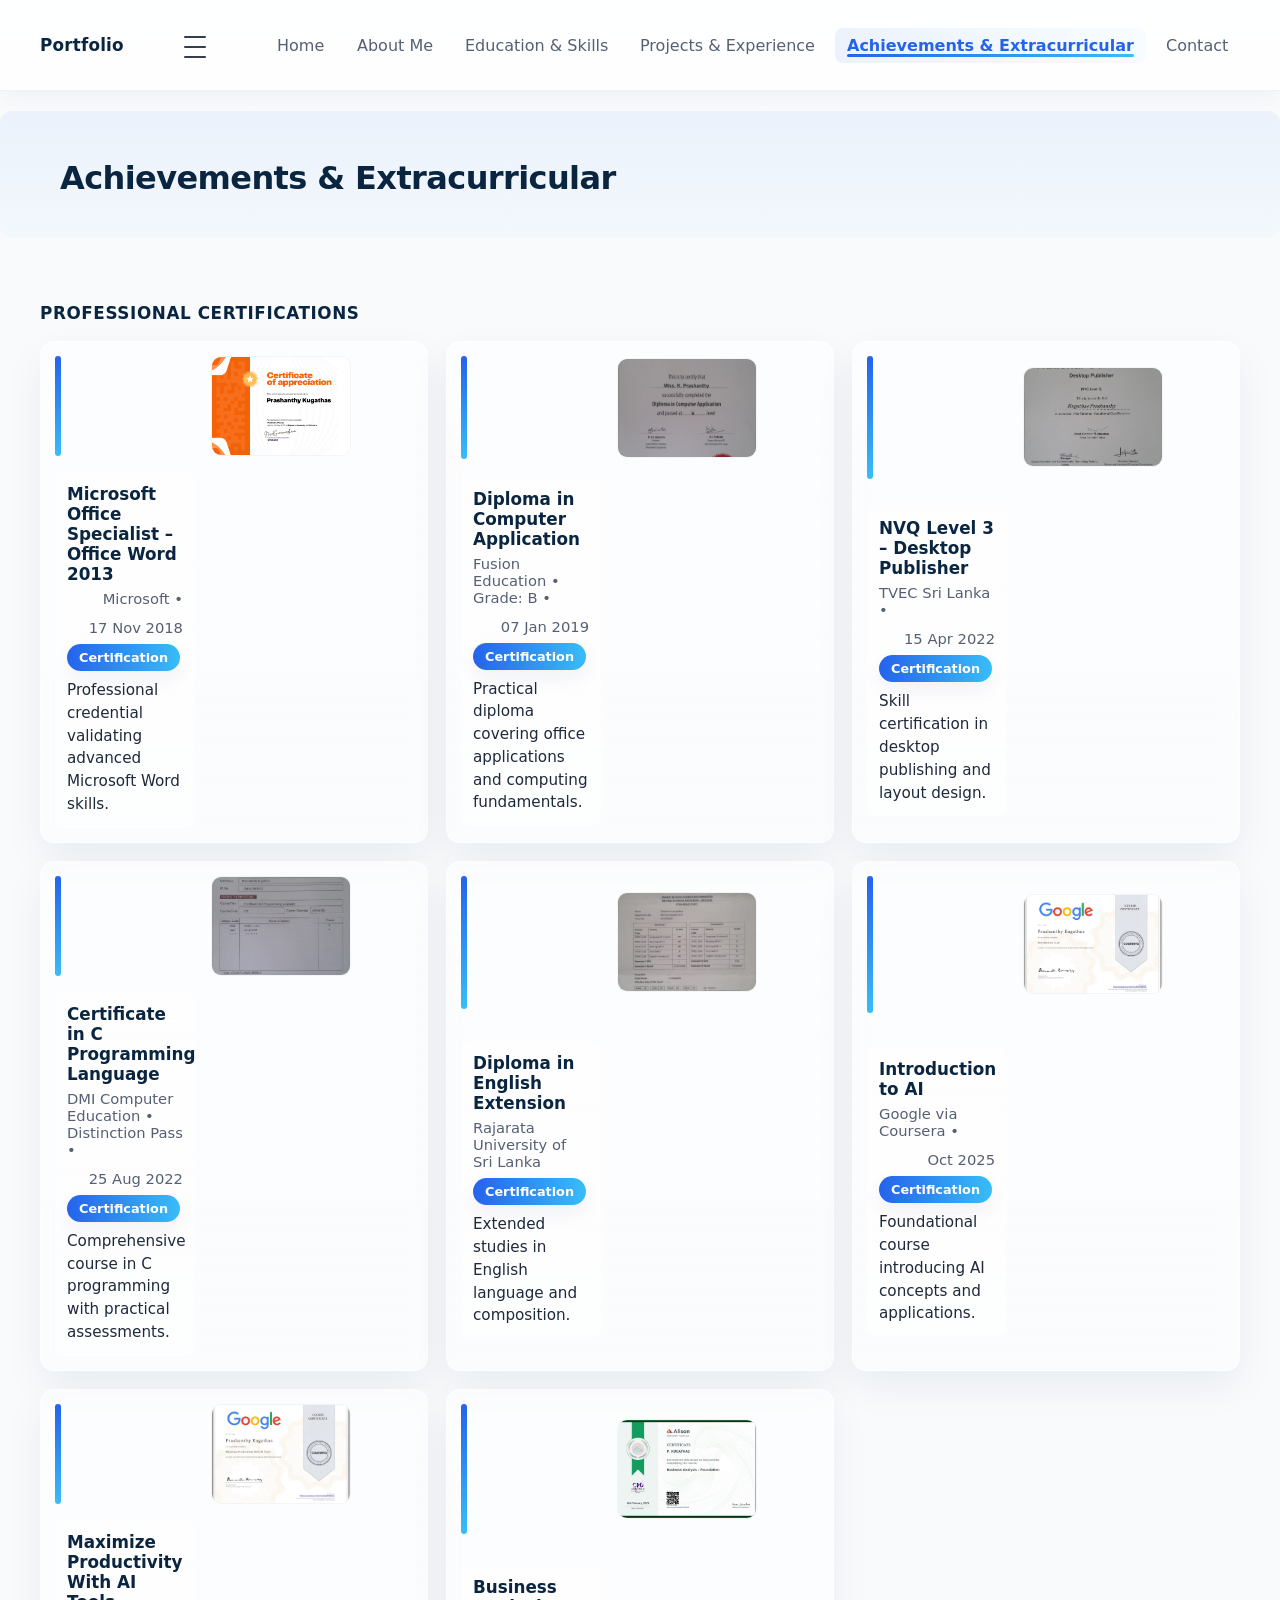
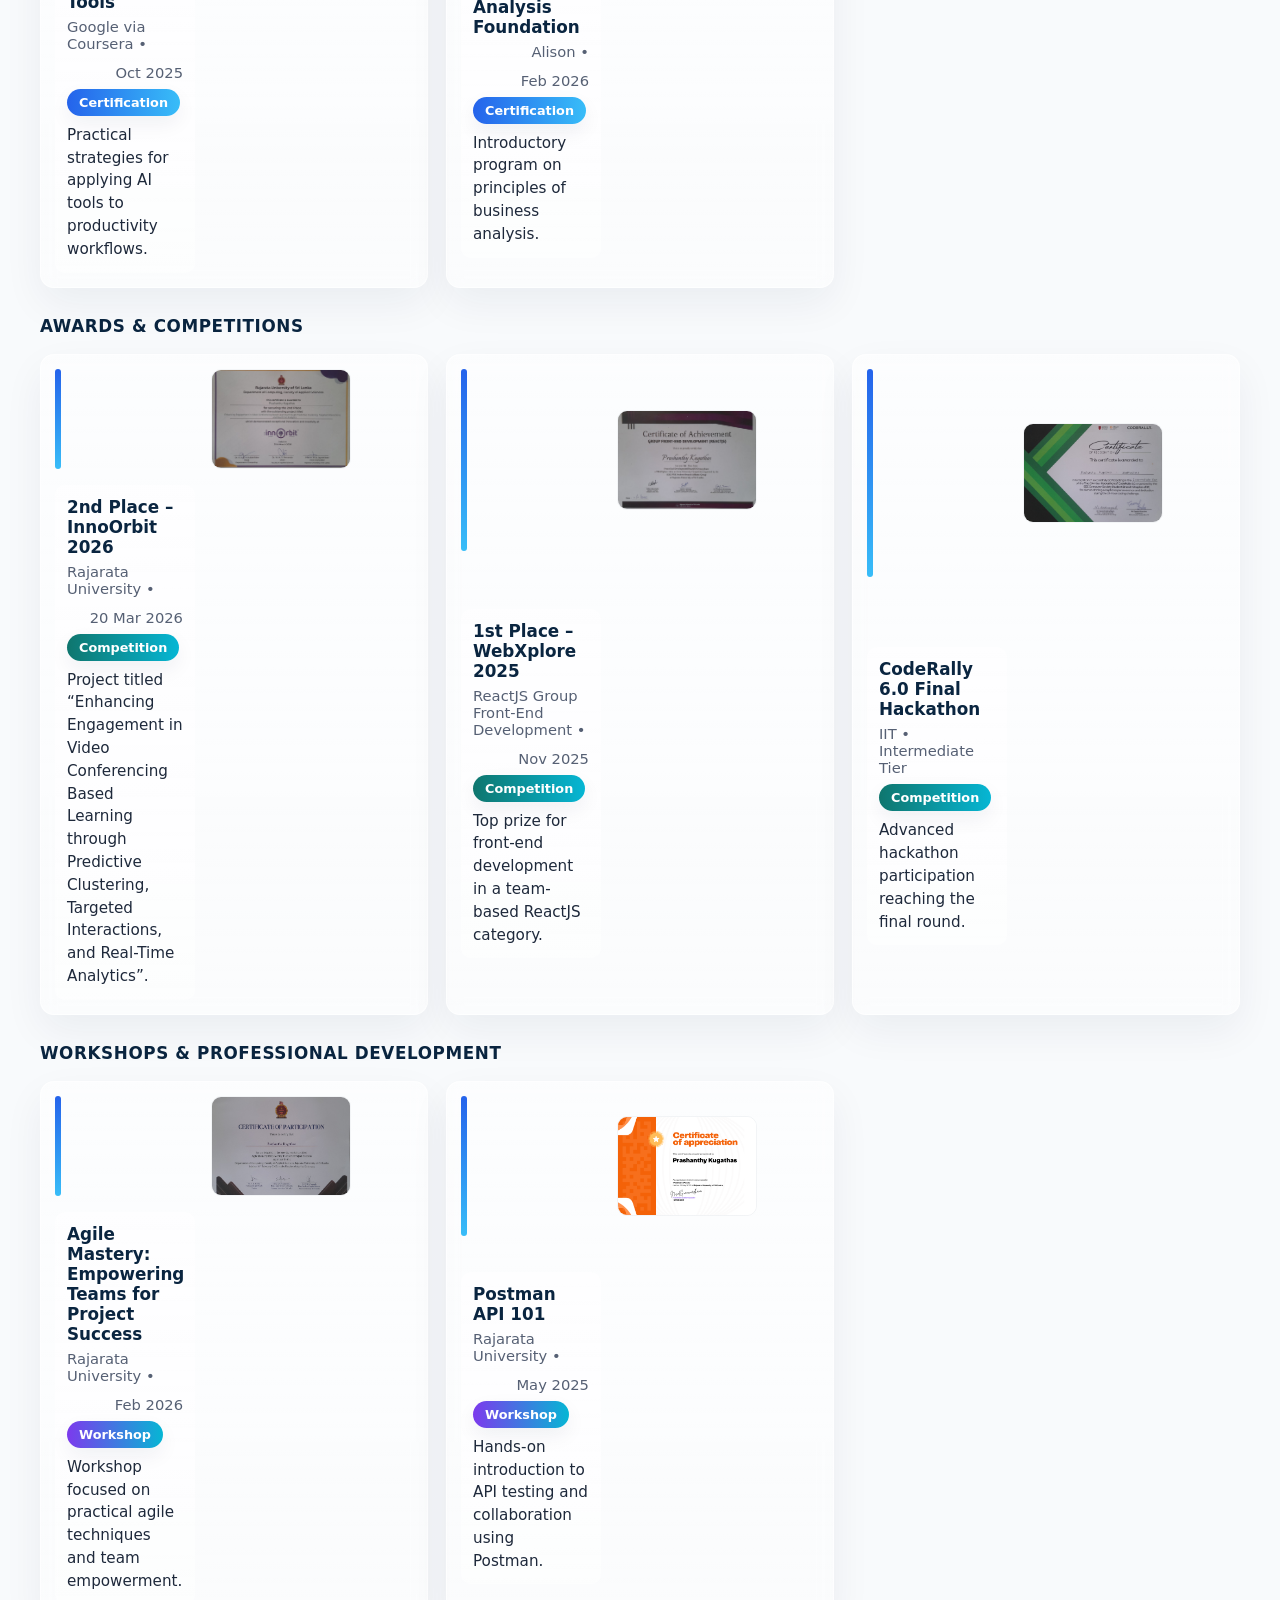
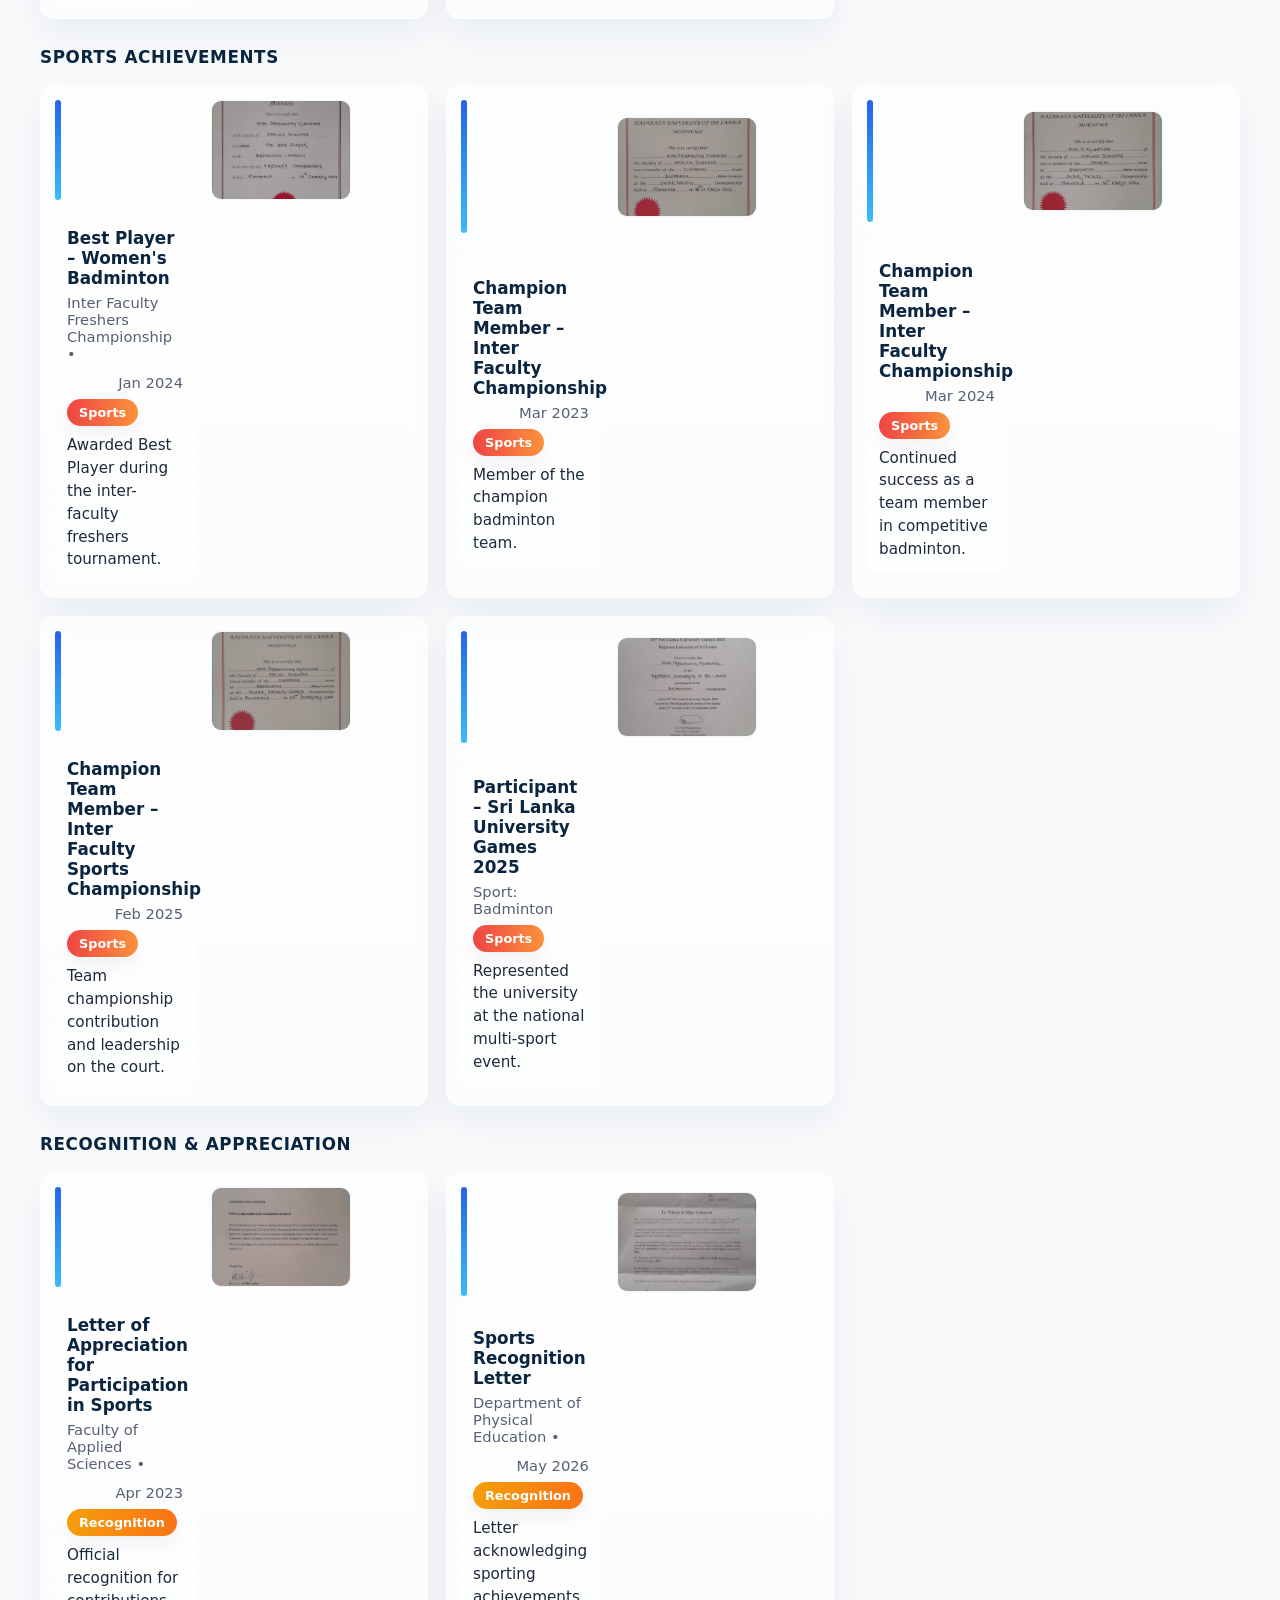
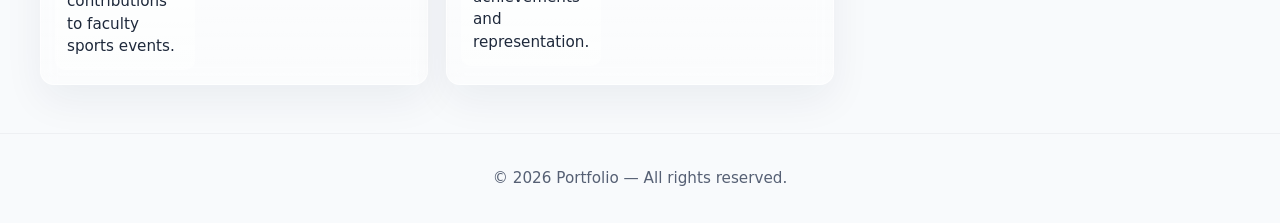
==== achievements.html @ 9b6d2ba1 "Initial commit: portfolio site + GitHub Pages workflow" ====
<!doctype html>
<html lang="en">
<head>
  <meta charset="utf-8">
  <meta name="viewport" content="width=device-width, initial-scale=1">
  <title>Achievements &amp; Extracurricular - Portfolio</title>
  <link rel="stylesheet" href="style.css">
</head>
<body class="page-achievements">
  <header class="site-header">
    <div class="container header-inner">
      <a class="logo" href="index.html">Portfolio</a>
      <button class="nav-toggle" aria-label="Open navigation">
        <span></span>
        <span></span>
        <span></span>
      </button>
      <nav class="nav" aria-label="Main navigation">
        <ul>
          <li><a href="index.html">Home</a></li>
          <li><a href="about.html">About Me</a></li>
          <li><a href="education.html">Education &amp; Skills</a></li>
          <li><a href="projects.html">Projects &amp; Experience</a></li>
          <li><a class="active" href="achievements.html">Achievements &amp; Extracurricular</a></li>
          <li><a href="contact.html">Contact</a></li>
        </ul>
      </nav>
    </div>
  </header>

  <main>
    <section class="page-banner">
      <div class="container">
        <h1>Achievements &amp; Extracurricular</h1>
      </div>
    </section>

    <section class="content container">
      

      <!-- PROFESSIONAL CERTIFICATIONS -->
      <h2 class="section-title">PROFESSIONAL CERTIFICATIONS</h2>
      <div class="ach-grid">
        <!-- 13 -->
        <article class="achievement-card reveal" data-category="Workshop">
          <button class="ach-thumb" data-full="Assets/certificates/Prashanthy Kugathas.png" aria-label="View Postman API 101 workshop">
            <img src="Assets/certificates/Prashanthy Kugathas.png" alt="Postman API placeholder" loading="lazy" onerror="this.onerror=null;this.src='Assets/certificates/Prashanthy%20Kugathas.png';">
          </button>
          <div class="ach-info">
            <h3>Microsoft Office Specialist – Office Word 2013</h3>
            <div class="meta">Microsoft • <time>17 Nov 2018</time></div>
            <span class="badge badge-cert">Certification</span>
            <p>Professional credential validating advanced Microsoft Word skills.</p>
          </div>
        </article>

        <!-- 2 -->
        <article class="achievement-card reveal" data-category="Certification">
          <button class="ach-thumb" data-full="Assets/certificates/diploma-computer-application.jpeg" aria-label="View Diploma in Computer Application certificate">
            <img src="Assets/certificates/diploma-computer-application.jpeg" alt="Diploma computer application placeholder">
          </button>
          <div class="ach-info">
            <h3>Diploma in Computer Application</h3>
            <div class="meta">Fusion Education • Grade: B • <time>07 Jan 2019</time></div>
            <span class="badge badge-cert">Certification</span>
            <p>Practical diploma covering office applications and computing fundamentals.</p>
          </div>
        </article>

        <!-- 3 -->
        <article class="achievement-card reveal" data-category="Certification">
          <button class="ach-thumb" data-full="Assets/certificates/nvq-desktop-publisher.jpeg" aria-label="View NVQ Desktop Publisher certificate">
            <img src="Assets/certificates/nvq-desktop-publisher.jpeg" alt="NVQ Desktop Publisher placeholder">
          </button>
          <div class="ach-info">
            <h3>NVQ Level 3 – Desktop Publisher</h3>
            <div class="meta">TVEC Sri Lanka • <time>15 Apr 2022</time></div>
            <span class="badge badge-cert">Certification</span>
            <p>Skill certification in desktop publishing and layout design.</p>
          </div>
        </article>

        <!-- 4 -->
        <article class="achievement-card reveal" data-category="Certification">
          <button class="ach-thumb" data-full="Assets/certificates/c-programming-certificate.jpeg" aria-label="View C Programming certificate">
            <img src="Assets/certificates/c-programming-certificate.jpeg" alt="C programming certificate placeholder">
          </button>
          <div class="ach-info">
            <h3>Certificate in C Programming Language</h3>
            <div class="meta">DMI Computer Education • Distinction Pass • <time>25 Aug 2022</time></div>
            <span class="badge badge-cert">Certification</span>
            <p>Comprehensive course in C programming with practical assessments.</p>
          </div>
        </article>

        <!-- 5 -->
        <article class="achievement-card reveal" data-category="Certification">
          <button class="ach-thumb" data-full="Assets/certificates/diploma-english-extension.jpeg" aria-label="View Diploma in English Extension certificate">
            <img src="Assets/certificates/diploma-english-extension.jpeg" alt="Diploma English placeholder">
          </button>
          <div class="ach-info">
            <h3>Diploma in English Extension</h3>
            <div class="meta">Rajarata University of Sri Lanka</div>
            <span class="badge badge-cert">Certification</span>
            <p>Extended studies in English language and composition.</p>
          </div>
        </article>

        <!-- 6 -->
        <article class="achievement-card reveal" data-category="Certification">
          <button class="ach-thumb" data-full="Assets/certificates/introduction-to-ai.jpg" aria-label="View Introduction to AI certificate">
            <img src="Assets/certificates/introduction-to-ai.jpg" alt="Introduction to AI placeholder">
          </button>
          <div class="ach-info">
            <h3>Introduction to AI</h3>
            <div class="meta">Google via Coursera • <time>Oct 2025</time></div>
            <span class="badge badge-cert">Certification</span>
            <p>Foundational course introducing AI concepts and applications.</p>
          </div>
        </article>

        <!-- 7 -->
        <article class="achievement-card reveal" data-category="Certification">
          <button class="ach-thumb" data-full="Assets/certificates/ai-productivity-tools.jpg" aria-label="View AI Productivity certificate">
            <img src="Assets/certificates/ai-productivity-tools.jpg" alt="AI productivity placeholder">
          </button>
          <div class="ach-info">
            <h3>Maximize Productivity With AI Tools</h3>
            <div class="meta">Google via Coursera • <time>Oct 2025</time></div>
            <span class="badge badge-cert">Certification</span>
            <p>Practical strategies for applying AI tools to productivity workflows.</p>
          </div>
        </article>

        <!-- 8 -->
        <article class="achievement-card reveal" data-category="Certification">
          <button class="ach-thumb" data-full="Assets/certificates/business-analysis-foundation.jpg" aria-label="View Business Analysis Foundation certificate">
            <img src="Assets/certificates/business-analysis-foundation.jpg" alt="Business analysis placeholder">
          </button>
          <div class="ach-info">
            <h3>Business Analysis Foundation</h3>
            <div class="meta">Alison • <time>Feb 2026</time></div>
            <span class="badge badge-cert">Certification</span>
            <p>Introductory program on principles of business analysis.</p>
          </div>
        </article>
      </div>

      <!-- AWARDS & COMPETITIONS -->
      <h2 class="section-title">AWARDS &amp; COMPETITIONS</h2>
      <div class="ach-grid">
        <!-- 9 -->
        <article class="achievement-card reveal" data-category="Competition">
          <button class="ach-thumb" data-full="Assets/certificates/innoorbit-2026-second-place.jpeg" aria-label="View InnoOrbit award">
            <img src="Assets/certificates/innoorbit-2026-second-place.jpeg" alt="InnoOrbit 2nd place placeholder">
          </button>
          <div class="ach-info">
            <h3>2nd Place – InnoOrbit 2026</h3>
            <div class="meta">Rajarata University • <time>20 Mar 2026</time></div>
            <span class="badge badge-comp">Competition</span>
            <p>Project titled “Enhancing Engagement in Video Conferencing Based Learning through Predictive Clustering, Targeted Interactions, and Real-Time Analytics”.</p>
          </div>
        </article>

        <!-- 10 -->
        <article class="achievement-card reveal" data-category="Competition">
          <button class="ach-thumb" data-full="Assets/certificates/webxplore-2025-first-place.jpeg" aria-label="View WebXplore award">
            <img src="Assets/certificates/webxplore-2025-first-place.jpeg" alt="WebXplore first place placeholder">
          </button>
          <div class="ach-info">
            <h3>1st Place – WebXplore 2025</h3>
            <div class="meta">ReactJS Group Front-End Development • <time>Nov 2025</time></div>
            <span class="badge badge-comp">Competition</span>
            <p>Top prize for front-end development in a team-based ReactJS category.</p>
          </div>
        </article>

        <!-- 11 -->
        <article class="achievement-card reveal" data-category="Competition">
          <button class="ach-thumb" data-full="Assets/certificates/coderally-6-hackathon.jpeg" aria-label="View CodeRally participation">
            <img src="Assets/certificates/coderally-6-hackathon.jpeg" alt="CodeRally placeholder">
          </button>
          <div class="ach-info">
            <h3>CodeRally 6.0 Final Hackathon</h3>
            <div class="meta">IIT • Intermediate Tier</div>
            <span class="badge badge-comp">Competition</span>
            <p>Advanced hackathon participation reaching the final round.</p>
          </div>
        </article>
      </div>

      <!-- WORKSHOPS & PROFESSIONAL DEVELOPMENT -->
      <h2 class="section-title">WORKSHOPS &amp; PROFESSIONAL DEVELOPMENT</h2>
      <div class="ach-grid">
        <!-- 12 -->
        <article class="achievement-card reveal" data-category="Workshop">
          <button class="ach-thumb" data-full="Assets/certificates/agile-mastery-workshop.jpeg" aria-label="View Agile Mastery workshop">
            <img src="Assets/certificates/agile-mastery-workshop.jpeg" alt="Agile Mastery placeholder">
          </button>
          <div class="ach-info">
            <h3>Agile Mastery: Empowering Teams for Project Success</h3>
            <div class="meta">Rajarata University • <time>Feb 2026</time></div>
            <span class="badge badge-work">Workshop</span>
            <p>Workshop focused on practical agile techniques and team empowerment.</p>
          </div>
        </article>

        <!-- 13 -->
        <article class="achievement-card reveal" data-category="Workshop">
          <button class="ach-thumb" data-full="Assets/certificates/Prashanthy Kugathas.png" aria-label="View Postman API 101 workshop">
            <img src="Assets/certificates/Prashanthy Kugathas.png" alt="Postman API placeholder">
          </button>
          <div class="ach-info">
            <h3>Postman API 101</h3>
            <div class="meta">Rajarata University • <time>May 2025</time></div>
            <span class="badge badge-work">Workshop</span>
            <p>Hands-on introduction to API testing and collaboration using Postman.</p>
          </div>
        </article>
      </div>

      <!-- SPORTS ACHIEVEMENTS -->
      <h2 class="section-title">SPORTS ACHIEVEMENTS</h2>
      <div class="ach-grid">
        <!-- 14 -->
        <article class="achievement-card reveal" data-category="Sports">
          <button class="ach-thumb" data-full="Assets/certificates/best-player-badminton-2024.jpeg" aria-label="View Best Player award">
            <img src="Assets/certificates/best-player-badminton-2024.jpeg" alt="Best player badminton placeholder">
          </button>
          <div class="ach-info">
            <h3>Best Player – Women's Badminton</h3>
            <div class="meta">Inter Faculty Freshers Championship • <time>Jan 2024</time></div>
            <span class="badge badge-sport">Sports</span>
            <p>Awarded Best Player during the inter-faculty freshers tournament.</p>
          </div>
        </article>

        <!-- 15 -->
        <article class="achievement-card reveal" data-category="Sports">
          <button class="ach-thumb" data-full="Assets/certificates/badminton-champion-2023.jpeg" aria-label="View 2023 champion team photo">
            <img src="Assets/certificates/badminton-champion-2023.jpeg" alt="Badminton 2023 placeholder">
          </button>
          <div class="ach-info">
            <h3>Champion Team Member – Inter Faculty Championship</h3>
            <div class="meta"><time>Mar 2023</time></div>
            <span class="badge badge-sport">Sports</span>
            <p>Member of the champion badminton team.</p>
          </div>
        </article>

        <!-- 16 -->
        <article class="achievement-card reveal" data-category="Sports">
          <button class="ach-thumb" data-full="Assets/certificates/badminton-champion-2024.jpeg" aria-label="View 2024 champion team photo">
            <img src="Assets/certificates/badminton-champion-2024.jpeg" alt="Badminton 2024 placeholder">
          </button>
          <div class="ach-info">
            <h3>Champion Team Member – Inter Faculty Championship</h3>
            <div class="meta"><time>Mar 2024</time></div>
            <span class="badge badge-sport">Sports</span>
            <p>Continued success as a team member in competitive badminton.</p>
          </div>
        </article>

        <!-- 17 -->
        <article class="achievement-card reveal" data-category="Sports">
          <button class="ach-thumb" data-full="Assets/certificates/badminton-champion-2025.jpeg" aria-label="View 2025 champion team photo">
            <img src="Assets/certificates/badminton-champion-2025.jpeg" alt="Badminton 2025 placeholder">
          </button>
          <div class="ach-info">
            <h3>Champion Team Member – Inter Faculty Sports Championship</h3>
            <div class="meta"><time>Feb 2025</time></div>
            <span class="badge badge-sport">Sports</span>
            <p>Team championship contribution and leadership on the court.</p>
          </div>
        </article>

        <!-- 18 -->
        <article class="achievement-card reveal" data-category="Sports">
          <button class="ach-thumb" data-full="Assets/certificates/slug-badminton-2025.jpeg" aria-label="View Sri Lanka University Games participation">
            <img src="Assets/certificates/slug-badminton-2025.jpeg" alt="SLUG 2025 placeholder">
          </button>
          <div class="ach-info">
            <h3>Participant – Sri Lanka University Games 2025</h3>
            <div class="meta">Sport: Badminton</div>
            <span class="badge badge-sport">Sports</span>
            <p>Represented the university at the national multi-sport event.</p>
          </div>
        </article>
      </div>

      

      <!-- RECOGNITION & APPRECIATION -->
      <h2 class="section-title">RECOGNITION &amp; APPRECIATION</h2>
      <div class="ach-grid">
        <!-- 23 -->
        <article class="achievement-card reveal" data-category="Recognition">
          <button class="ach-thumb" data-full="Assets/certificates/sports-appreciation-letter-2023.jpeg" aria-label="View letter of appreciation">
            <img src="Assets/certificates/sports-appreciation-letter-2023.jpeg" alt="Appreciation placeholder">
          </button>
          <div class="ach-info">
            <h3>Letter of Appreciation for Participation in Sports</h3>
            <div class="meta">Faculty of Applied Sciences • <time>Apr 2023</time></div>
            <span class="badge badge-rec">Recognition</span>
            <p>Official recognition for contributions to faculty sports events.</p>
          </div>
        </article>

        <!-- 24 -->
        <article class="achievement-card reveal" data-category="Recognition">
          <button class="ach-thumb" data-full="Assets/certificates/sports-recognition-letter-2026.jpeg" aria-label="View sports recognition letter">
            <img src="Assets/certificates/sports-recognition-letter-2026.jpeg" alt="Sports recognition placeholder">
          </button>
          <div class="ach-info">
            <h3>Sports Recognition Letter</h3>
            <div class="meta">Department of Physical Education • <time>May 2026</time></div>
            <span class="badge badge-rec">Recognition</span>
            <p>Letter acknowledging sporting achievements and representation.</p>
          </div>
        </article>
      </div>

      <!-- Lightbox modal -->
      <div id="lightbox" class="lightbox" aria-hidden="true">
        <div class="lightbox-backdrop" data-close></div>
        <div class="lightbox-content" role="dialog" aria-modal="true">
          <button class="lightbox-close" aria-label="Close image">×</button>
          <img src="" alt="" id="lightbox-image">
          <div class="lightbox-caption" id="lightbox-caption"></div>
        </div>
      </div>
    </section>
  </main>

  <footer class="site-footer">
    <div class="container footer-inner">
      <p>&copy; <span id="year"></span> Portfolio — All rights reserved.</p>
    </div>
  </footer>

  <script defer src="script.js"></script>
</body>
</html>
---- style.css ----
:root{
  --primary: #0A2540; /* Deep Navy Blue */
  --secondary: #2563EB;
  --accent: #38BDF8;
  --bg: #F8FAFC;
  --card: #ffffff;
  --text: #1E293B;
  --muted: #566074;
  --glass: rgba(255,255,255,0.65);
}

/* Import a clean geometric font for headings (CSS-only, no HTML changes) */
@import url('https://fonts.googleapis.com/css2?family=Inter:wght@300;400;600;700;800&family=Poppins:wght@600;700&display=swap');

/* Page banner for pages using .page-banner (adds contrast without changing content) */
.page-banner{padding:48px 0 40px;background:linear-gradient(180deg, rgba(37,99,235,0.06), rgba(56,189,248,0.03));border-radius:12px;margin:20px 0}
.page-banner h1{margin:0;font-family:Poppins,Inter,system-ui,Segoe UI,Roboto;font-weight:700;color:var(--primary);font-size:2rem;letter-spacing:-0.6px}
.page-banner .container{display:flex;align-items:center;justify-content:space-between;gap:12px}

/* Subtle global refinements */
h1,h2,h3,h4{font-family:Poppins,Inter,system-ui,Segoe UI,Roboto}
h2.section-title{font-size:1.05rem;letter-spacing:0.6px;text-transform:uppercase;color:var(--primary);margin-top:28px}

/* Slightly warmer page background with a soft radial highlight */
body{background:radial-gradient(1200px 400px at 10% 10%, rgba(56,189,248,0.03), transparent 12%), var(--bg)}

/* Improve focus and accessible outlines for interactive items */
a:focus,button:focus{outline:3px solid rgba(37,99,235,0.12);outline-offset:3px}

/* Improve logo presence */
.logo{font-family:Poppins,Inter,system-ui,Segoe UI,Roboto;font-size:1.15rem;letter-spacing:0.2px}

/* Slight elevation for header on scroll feel */
.site-header{box-shadow:0 6px 20px rgba(10,37,64,0.04)}

/* Smooth image reveal for achievement thumbnails */
.ach-thumb img{opacity:0;transform:scale(1.02);transition:opacity .5s ease,transform .65s cubic-bezier(.2,.9,.2,1)}
.achievement-card.reveal.in-view .ach-thumb img{opacity:1;transform:none}

/* Micro animation for badges */
.badge{transition:transform .22s cubic-bezier(.2,.9,.2,1),box-shadow .22s ease}
.badge:hover{transform:translateY(-4px);box-shadow:0 14px 36px rgba(37,99,235,0.08)}

*{box-sizing:border-box}
html,body{height:100%}
body{
  margin:0;
  font-family:Inter,ui-sans-serif,system-ui,Segoe UI,Roboto,"Helvetica Neue",Arial;
  background:var(--bg);
  color:var(--text);
  -webkit-font-smoothing:antialiased;
  -moz-osx-font-smoothing:grayscale;
  transition:background .3s ease,color .3s ease,opacity .35s ease;
}

.container{max-width:1100px;margin:0 auto;padding:0 20px}

/* Header / Nav */
.site-header{position:sticky;top:0;z-index:40;background:linear-gradient(180deg, rgba(255,255,255,0.88), rgba(255,255,255,0.78));backdrop-filter:blur(8px);border-bottom:1px solid rgba(10,37,64,0.06);padding:8px 0}
.header-inner{display:flex;align-items:center;justify-content:space-between;padding:14px 0}
.logo{font-weight:700;color:var(--primary);text-decoration:none;font-size:1.05rem}

.nav ul{list-style:none;margin:0;padding:0;display:flex;gap:8px;align-items:center}
.nav a{display:inline-block;padding:8px 12px;border-radius:8px;color:var(--muted);text-decoration:none;transition:all .18s ease}
.nav a:hover{color:var(--secondary);transform:translateY(-2px);box-shadow:0 8px 24px rgba(37,99,235,0.06)}
.nav a.active{color:var(--secondary);font-weight:600;background:linear-gradient(90deg, rgba(37,99,235,0.08), rgba(56,189,248,0.04));}

.nav-toggle{display:none;background:none;border:0;padding:6px;cursor:pointer;width:44px;height:38px;display:inline-grid;place-items:center}
.nav-toggle span{display:block;width:22px;height:2px;background:var(--text);margin:4px 0;border-radius:2px;opacity:.9;transition:transform .28s cubic-bezier(.2,.9,.2,1),opacity .18s ease}
.nav-toggle[aria-expanded="true"] span:nth-child(1){transform:translateY(6px) rotate(45deg)}
.nav-toggle[aria-expanded="true"] span:nth-child(2){opacity:0}
.nav-toggle[aria-expanded="true"] span:nth-child(3){transform:translateY(-6px) rotate(-45deg)}

/* Banner */
.page-hero{padding:56px 0 28px;background:linear-gradient(180deg, rgba(10,37,64,0.03), transparent);position:relative;overflow:hidden}
.hero-inner{display:flex;align-items:center;justify-content:space-between;gap:20px}
.hero-text h1{margin:0;font-size:2.25rem;letter-spacing:-0.5px;color:var(--primary)}
.hero-sub{margin-top:8px;color:var(--muted);font-size:0.98rem}
.hero-visual{position:absolute;right:-6%;top:0;height:220px;width:480px;pointer-events:none}
.shape{position:absolute;border-radius:999px;opacity:0.12;filter:blur(28px);transform:translateZ(0)}
.shape-1{width:220px;height:220px;background:linear-gradient(45deg,var(--secondary),var(--accent));right:80px;top:-30px}
.shape-2{width:160px;height:160px;background:linear-gradient(45deg,var(--accent),#9be7ff);right:-40px;top:60px}

/* Content */
.profile{padding:28px 0 40px}
.profile-grid{display:grid;grid-template-columns:300px 1fr;gap:32px;align-items:center}
.photo-frame{width:220px;height:220px;border-radius:20px;overflow:hidden;display:flex;align-items:center;justify-content:center;box-shadow:0 12px 30px rgba(10,37,64,0.08);border:1px solid rgba(255,255,255,0.5);transition:transform .35s cubic-bezier(.2,.9,.2,1)}
.photo-frame:hover{transform:translateY(-8px) rotate(-1deg)}
.profile-photo{display:flex;align-items:center;justify-content:center}
.profile-details .name{margin:0;font-size:1.6rem;color:var(--primary);font-weight:700}
.profile-details .subtitle{margin:8px 0;color:var(--secondary);font-weight:600}
.profile-details .intro{margin-top:14px;line-height:1.6;color:var(--text);max-width:60ch}

.highlights{padding:10px 0 60px}
.section-title{margin:18px 0;color:var(--text);font-size:1.1rem}
.highlights-grid{display:grid;grid-template-columns:repeat(4,1fr);gap:20px;margin-top:12px}
.card{background:linear-gradient(180deg, rgba(255,255,255,0.6), rgba(255,255,255,0.5));border-radius:14px;padding:22px;box-shadow:0 10px 30px rgba(10,37,64,0.06);border:1px solid rgba(255,255,255,0.6);backdrop-filter: blur(8px);transition:transform .28s ease,box-shadow .28s ease}
.card:hover{transform:translateY(-8px);box-shadow:0 22px 48px rgba(10,37,64,0.10)}
.card .card-icon{width:56px;height:56px;border-radius:12px;display:flex;align-items:center;justify-content:center;background:linear-gradient(180deg, rgba(10,37,64,0.06), rgba(37,99,235,0.02));margin-bottom:12px}
.card h4{margin:0 0 6px 0;color:var(--primary);font-size:1.05rem}
.card .muted{margin:0;color:var(--muted);font-size:0.95rem}

/* Footer */
.site-footer{padding:20px 0;border-top:1px solid rgba(15,23,36,0.04);background:transparent}
.footer-inner{display:flex;align-items:center;justify-content:center;color:var(--muted);font-size:.95rem}

/* Responsive layout */
@media (max-width:900px){
  .nav{position:absolute;inset:auto 16px auto 16px;margin-top:58px;background:var(--card);border-radius:10px;box-shadow:0 10px 30px rgba(2,6,23,0.06);padding:12px;display:none}
  .nav.open{display:block}
  .nav ul{flex-direction:column;gap:6px}
  .nav-toggle{display:block}
  .profile-grid{grid-template-columns:1fr;justify-items:center;text-align:center}
  .photo-frame{margin-bottom:8px}
  .profile-details .intro{max-width:40ch}
  .highlights-grid{grid-template-columns:repeat(2,1fr)}
}

@media (max-width:480px){
  .page-banner h1{font-size:1.5rem}
  .content{padding:28px 0}
  .hero-inner{flex-direction:column;align-items:flex-start}
  .hero-visual{display:none}
  .highlights-grid{grid-template-columns:1fr}
}

/* Reveal animations */
.reveal{opacity:0;transform:translateY(10px);transition:opacity .6s ease,transform .6s cubic-bezier(.2,.9,.2,1)}
.reveal.in-view{opacity:1;transform:none}

/* Home hero styles */
.home-hero{min-height:calc(100vh - 96px);display:flex;align-items:center;padding:28px 0}
.hero-grid{display:grid;grid-template-columns:1fr 420px;gap:48px;align-items:center}
.hero-left{max-width:720px}
.eyebrow{margin:0;color:var(--secondary);font-weight:600}
.hero-name{margin:8px 0 6px 0;font-size:2.6rem;color:var(--primary);line-height:1}
.hero-subtitle{margin:6px 0;color:var(--muted);font-weight:600}
.hero-tagline{margin-top:12px;color:var(--primary);font-weight:600}
.hero-intro{margin-top:18px;color:var(--text);line-height:1.6;max-width:66ch}

.hero-right{display:flex;align-items:center;justify-content:center}
.profile-plate{padding:18px;border-radius:20px;background:linear-gradient(180deg, rgba(255,255,255,0.65), rgba(255,255,255,0.5));box-shadow:0 20px 40px rgba(10,37,64,0.08);backdrop-filter:blur(8px);border:1px solid rgba(255,255,255,0.6)}
.profile-plate .photo-frame{width:320px;height:320px;border-radius:20px;overflow:hidden;border-radius:20px;transition:transform .42s cubic-bezier(.2,.9,.2,1),box-shadow .42s}
.profile-plate .photo-frame:hover{transform:translateY(-10px) rotate(-1deg);box-shadow:0 36px 64px rgba(10,37,64,0.14)}

@media (max-width:1000px){
  .hero-grid{grid-template-columns:1fr 360px}
}

/* Projects page: single-column hero (no visual) and tighter spacing */
.page-hero.home-hero .hero-grid{grid-template-columns:1fr}
.page-projects .home-hero{min-height:auto;padding:18px 0 8px}

/* Reduce vertical spacing for projects layout */
.projects-section{padding:24px 0 40px}
.featured-grid{gap:16px}
.featured-card{padding:18px}

@media (max-width:820px){
  .home-hero{padding:22px 0}
  .hero-grid{grid-template-columns:1fr;gap:22px}
  .hero-right{order:-1}
  .hero-left{text-align:center}
  .hero-name{font-size:2rem}
  .hero-intro{max-width:44ch;margin-left:auto;margin-right:auto}
}

/* Contact page styles */
.contact{padding:36px 0 60px}
.contact-grid{display:grid;grid-template-columns:repeat(3,1fr);gap:20px;align-items:start}
.contact-card{display:flex;gap:14px;align-items:center;padding:22px;border-radius:14px;background:linear-gradient(180deg, rgba(255,255,255,0.65), rgba(255,255,255,0.5));box-shadow:0 12px 30px rgba(10,37,64,0.06);border:1px solid rgba(255,255,255,0.6);backdrop-filter: blur(8px);text-decoration:none;color:inherit;transition:transform .28s ease,box-shadow .28s ease}
.contact-card:hover{transform:translateY(-8px);box-shadow:0 28px 60px rgba(10,37,64,0.10)}
.contact-card .card-icon{width:64px;height:64px;border-radius:12px;display:flex;align-items:center;justify-content:center;background:linear-gradient(180deg, rgba(10,37,64,0.06), rgba(37,99,235,0.02));flex-shrink:0}
.contact-card h4{margin:0;font-size:1.05rem;color:var(--primary)}
.contact-card .muted{margin:0;color:var(--muted);font-size:0.95rem}
.contact-card .card-body{flex:1}

@media (max-width:900px){
  .contact-grid{grid-template-columns:repeat(2,1fr)}
}

@media (max-width:520px){
  .contact-grid{grid-template-columns:1fr}
}

/* Education & Skills styles */
.education{padding:26px 0 10px}
.timeline{list-style:none;margin:0;padding:6px 0 24px;display:flex;flex-direction:column;gap:18px}
.timeline-item{display:grid;grid-template-columns:44px 1fr;gap:18px;align-items:start}
.timeline-icon{width:44px;height:44px;border-radius:10px;display:flex;align-items:center;justify-content:center;background:linear-gradient(180deg, rgba(10,37,64,0.06), rgba(37,99,235,0.02));box-shadow:0 8px 20px rgba(10,37,64,0.06);color:var(--secondary);flex-shrink:0}
.timeline-card{background:linear-gradient(180deg, rgba(255,255,255,0.65), rgba(255,255,255,0.5));padding:16px;border-radius:12px;border:1px solid rgba(255,255,255,0.6);backdrop-filter:blur(6px);box-shadow:0 10px 28px rgba(10,37,64,0.04)}
.timeline-card h4{margin:0 0 6px 0;color:var(--primary);font-size:1rem}
.timeline-card .muted{margin:0;color:var(--muted);font-size:0.95rem}

.skills{padding:18px 0 60px}
.skills-grid{display:grid;grid-template-columns:repeat(3,1fr);gap:20px}
.skill-category{background:linear-gradient(180deg, rgba(255,255,255,0.62), rgba(255,255,255,0.5));padding:18px;border-radius:12px;border:1px solid rgba(255,255,255,0.6);backdrop-filter:blur(6px);box-shadow:0 12px 30px rgba(10,37,64,0.05)}
.skill-category h4{margin:0 0 12px 0;color:var(--primary)}
.skill-list{display:flex;flex-wrap:wrap;gap:10px}
.badge{display:inline-block;padding:8px 12px;border-radius:999px;background:linear-gradient(90deg, rgba(37,99,235,0.06), rgba(56,189,248,0.03));color:var(--primary);font-weight:600;cursor:default;transition:transform .18s ease,box-shadow .18s}
.badge:hover{transform:translateY(-6px);box-shadow:0 18px 36px rgba(37,99,235,0.06)}

@media (max-width:1100px){
  .skills-grid{grid-template-columns:repeat(2,1fr)}
}

@media (max-width:720px){
  .timeline-item{grid-template-columns:40px 1fr}
  .skills-grid{grid-template-columns:1fr}
}

/* Transitions */
body.fade-out{opacity:0}
.nav a{will-change:transform,opacity}
.container, .site-header, .site-footer{transition:all .2s ease}

/* Utility */
.sr-only{position:absolute!important;height:1px;width:1px;overflow:hidden;clip:rect(1px,1px,1px,1px);white-space:nowrap}
.profile-photo {
    display: flex;
    justify-content: center;
    align-items: center;
}

.photo-frame {
    width: 320px;
    height: 320px;
    border-radius: 24px;
    overflow: hidden;
    border: 4px solid #38BDF8;
    box-shadow: 0 15px 40px rgba(10, 37, 64, 0.2);
    transition: all 0.4s ease;
}

.photo-frame:hover {
    transform: translateY(-8px);
    box-shadow: 0 20px 50px rgba(37, 99, 235, 0.3);
}

.photo-frame img {
    width: 100%;
    height: 100%;
    object-fit: cover;
    display: block;
}

/* Projects page specific styles */
.projects-section{padding:40px 0 80px}
.featured-grid{display:grid;grid-template-columns:repeat(3,1fr);gap:22px;margin-top:16px}
.featured-card{grid-column:span 1;border-radius:16px;padding:22px 20px}
.featured-header{display:flex;align-items:start;justify-content:space-between;gap:16px}
.featured-header h3{margin:0;font-size:1.05rem;color:var(--primary)}
.card-desc{color:var(--text);margin:12px 0 16px;line-height:1.5}
.card-body.split{display:flex;gap:18px;align-items:flex-start;justify-content:space-between}
.card-body .features{list-style:disc;margin:0;padding-left:18px;color:var(--muted)}
.card-body .features li{margin:6px 0}
.meta{display:flex;flex-direction:column;gap:12px;align-items:flex-end}
.tech-list{display:flex;flex-wrap:wrap;gap:8px;justify-content:flex-end}
.tag{display:inline-block;padding:6px 10px;border-radius:999px;background:linear-gradient(90deg, rgba(37,99,235,0.06), rgba(56,189,248,0.03));color:var(--primary);font-weight:600;font-size:0.86rem}

.projects-grid{display:grid;grid-template-columns:repeat(3,1fr);gap:18px;margin-top:12px}
.project-card h4{margin:0 0 6px 0;color:var(--primary)}
.project-card .card-desc{margin:8px 0}
.project-card .tech-list{margin:10px 0;display:flex;gap:8px}

.badge{background:linear-gradient(90deg, var(--secondary), var(--accent));color:white;padding:6px 12px;border-radius:999px;font-weight:700}

.btn-github{display:inline-flex;align-items:center;gap:8px;padding:10px 14px;border-radius:10px;background:var(--primary);color:white;text-decoration:none;font-weight:600;box-shadow:0 10px 28px rgba(2,6,23,0.18);transition:transform .18s ease,box-shadow .18s ease,background .18s ease}
.btn-github svg{opacity:0.95}
.btn-github:hover{transform:translateY(-6px);box-shadow:0 28px 60px rgba(10,37,64,0.16);background:linear-gradient(90deg,var(--secondary),var(--accent))}
.btn-github.small{padding:8px 10px;border-radius:8px;font-size:0.95rem}

.featured-card{background:linear-gradient(180deg, rgba(255,255,255,0.6), rgba(255,255,255,0.5));border:1px solid rgba(255,255,255,0.6);backdrop-filter:blur(8px);box-shadow:0 22px 50px rgba(10,37,64,0.06)}
.project-card{padding:18px;border-radius:12px}

/* Timeline tweaks */
.timeline{margin-top:14px}
.timeline-item{align-items:flex-start}
.timeline-icon{font-size:1.1rem}

.ach-grid{display:grid;grid-template-columns:repeat(2,1fr);gap:18px;margin-top:12px}
.ach-grid{transition:all .28s ease}
.achievement-card{display:grid;grid-template-columns:8px 150px 1fr;gap:16px;align-items:center;padding:14px;border-radius:14px;background:linear-gradient(180deg, rgba(255,255,255,0.6), rgba(255,255,255,0.45));box-shadow:0 16px 40px rgba(10,37,64,0.06);border:1px solid rgba(255,255,255,0.6);backdrop-filter:blur(8px);transition:transform .28s cubic-bezier(.2,.9,.2,1),box-shadow .28s}
.achievement-card::before{content:"";display:block;border-radius:8px;background:linear-gradient(180deg,var(--secondary),var(--accent));width:6px;height:100%}
.achievement-card:hover{transform:translateY(-10px);box-shadow:0 30px 70px rgba(10,37,64,0.10)}
.ach-thumb{display:block;border:0;padding:0;background:transparent;border-radius:10px;overflow:hidden;width:150px;height:100px;flex-shrink:0;cursor:pointer;border:1px solid rgba(10,37,64,0.04)}
.ach-thumb img{width:100%;height:100%;object-fit:cover;display:block;transition:transform .45s cubic-bezier(.2,.9,.2,1)}
.ach-thumb:hover img{transform:scale(1.06)}
.ach-info h3{margin:0 0 6px 0;color:var(--primary);font-size:1.05rem}
.ach-info .meta{color:var(--muted);font-size:0.92rem;margin-bottom:8px}
.ach-info p{margin:8px 0 0;color:var(--text);line-height:1.5}
.ach-info{background:linear-gradient(180deg, rgba(255,255,255,0.58), rgba(255,255,255,0.5));padding:12px;border-radius:10px}
.achievement-card .badge{box-shadow:0 8px 20px rgba(10,37,64,0.06)}

/* Badges by category */
.badge{display:inline-block;padding:6px 12px;border-radius:999px;font-weight:700;font-size:0.8rem}
.badge-cert{background:linear-gradient(90deg,var(--secondary),var(--accent));color:#fff}
.badge-comp{background:linear-gradient(90deg,#0f766e,#06b6d4);color:#fff}
.badge-work{background:linear-gradient(90deg,#7c3aed,#06b6d4);color:#fff}
.badge-sport{background:linear-gradient(90deg,#ef4444,#fb923c);color:#fff}
.badge-lead{background:linear-gradient(90deg,#0ea5a3,#06b6d4);color:#fff}
.badge-rec{background:linear-gradient(90deg,#f59e0b,#f97316);color:#fff}

/* Timeline tweaks for leadership */
.timeline{padding:6px 0 20px}
.timeline-item{display:grid;grid-template-columns:44px 1fr;gap:14px}
.timeline-icon{background:linear-gradient(90deg,var(--secondary),var(--accent));color:white;border-radius:10px;display:flex;align-items:center;justify-content:center;width:44px;height:44px}

/* Lightbox / modal */
.lightbox{position:fixed;inset:0;display:none;align-items:center;justify-content:center;z-index:120}
.lightbox.open{display:flex}
.lightbox-backdrop{position:absolute;inset:0;background:rgba(2,6,23,0.6);backdrop-filter:blur(4px)}
.lightbox-content{position:relative;max-width:92vw;max-height:92vh;padding:18px;border-radius:12px;z-index:121;display:flex;flex-direction:column;align-items:center;gap:12px}
.lightbox-content img{max-width:100%;max-height:78vh;border-radius:8px;box-shadow:0 24px 60px rgba(2,6,23,0.5)}
.lightbox-close{position:absolute;right:14px;top:10px;background:transparent;border:0;color:white;font-size:28px;cursor:pointer}
.lightbox-caption{color:rgba(255,255,255,0.9);font-size:0.95rem}

/* Navigation underline animation */
.nav a{position:relative}
.nav a::after{content:"";position:absolute;left:12px;right:12px;height:3px;background:linear-gradient(90deg,var(--secondary),var(--accent));bottom:6px;border-radius:4px;transform:scaleX(0);transform-origin:left center;transition:transform .28s cubic-bezier(.2,.9,.2,1),opacity .2s ease;opacity:0}
.nav a:hover::after,.nav a.active::after{transform:scaleX(1);opacity:1}

/* Make achievements grid 3 columns on wider screens for a denser, magazine-style layout */
@media (min-width:1150px){
  .ach-grid{grid-template-columns:repeat(3,1fr)}
  .achievement-card{grid-template-columns:140px 1fr}
  .ach-thumb{width:140px;height:100px}
}

/* Lightbox smooth open/close with scale */
.lightbox.open .lightbox-content{animation:lightbox-in .28s cubic-bezier(.2,.9,.2,1)}
@keyframes lightbox-in{from{transform:scale(.96);opacity:0}to{transform:scale(1);opacity:1}}

/* Subtle floating accent for page shapes to add motion without content changes */
.shape{animation:floaty 8s ease-in-out infinite}
@keyframes floaty{0%{transform:translateY(0)}50%{transform:translateY(-8px)}100%{transform:translateY(0)}}

/* Improve readability of achievement descriptions on small cards */
.ach-info p{font-size:0.95rem;color:var(--text)}


/* Responsive */
@media (max-width:900px){
  .ach-grid{grid-template-columns:1fr}
  .achievement-card{grid-template-columns:1fr;gap:12px}
  .ach-thumb{width:100%;height:220px}
  .ach-info{padding:0}
}

/* Slightly increase spacing on desktop for a breathable layout */
@media (min-width:1000px){
  .container{max-width:1200px}
  .header-inner{padding:18px 0}
  .content{padding:18px 0 48px}
}

@media (max-width:520px){
  /* achievements stats removed */
}

/* Responsive behaviour */
@media (max-width:1100px){
  .featured-grid{grid-template-columns:repeat(2,1fr)}
  .projects-grid{grid-template-columns:repeat(2,1fr)}
}

@media (max-width:700px){
  .featured-grid{grid-template-columns:1fr}
  .projects-grid{grid-template-columns:1fr}
  .card-body.split{flex-direction:column;align-items:flex-start}
  .meta{align-items:flex-start}
}

/* Micro interactions for cards */
.card:hover .tag{transform:translateY(-4px)}
.card .tag{transition:transform .22s ease}

/* Ensure hero image is not too tall on small screens */
@media (max-width:820px){
  .photo-frame img{object-position:center top}
}
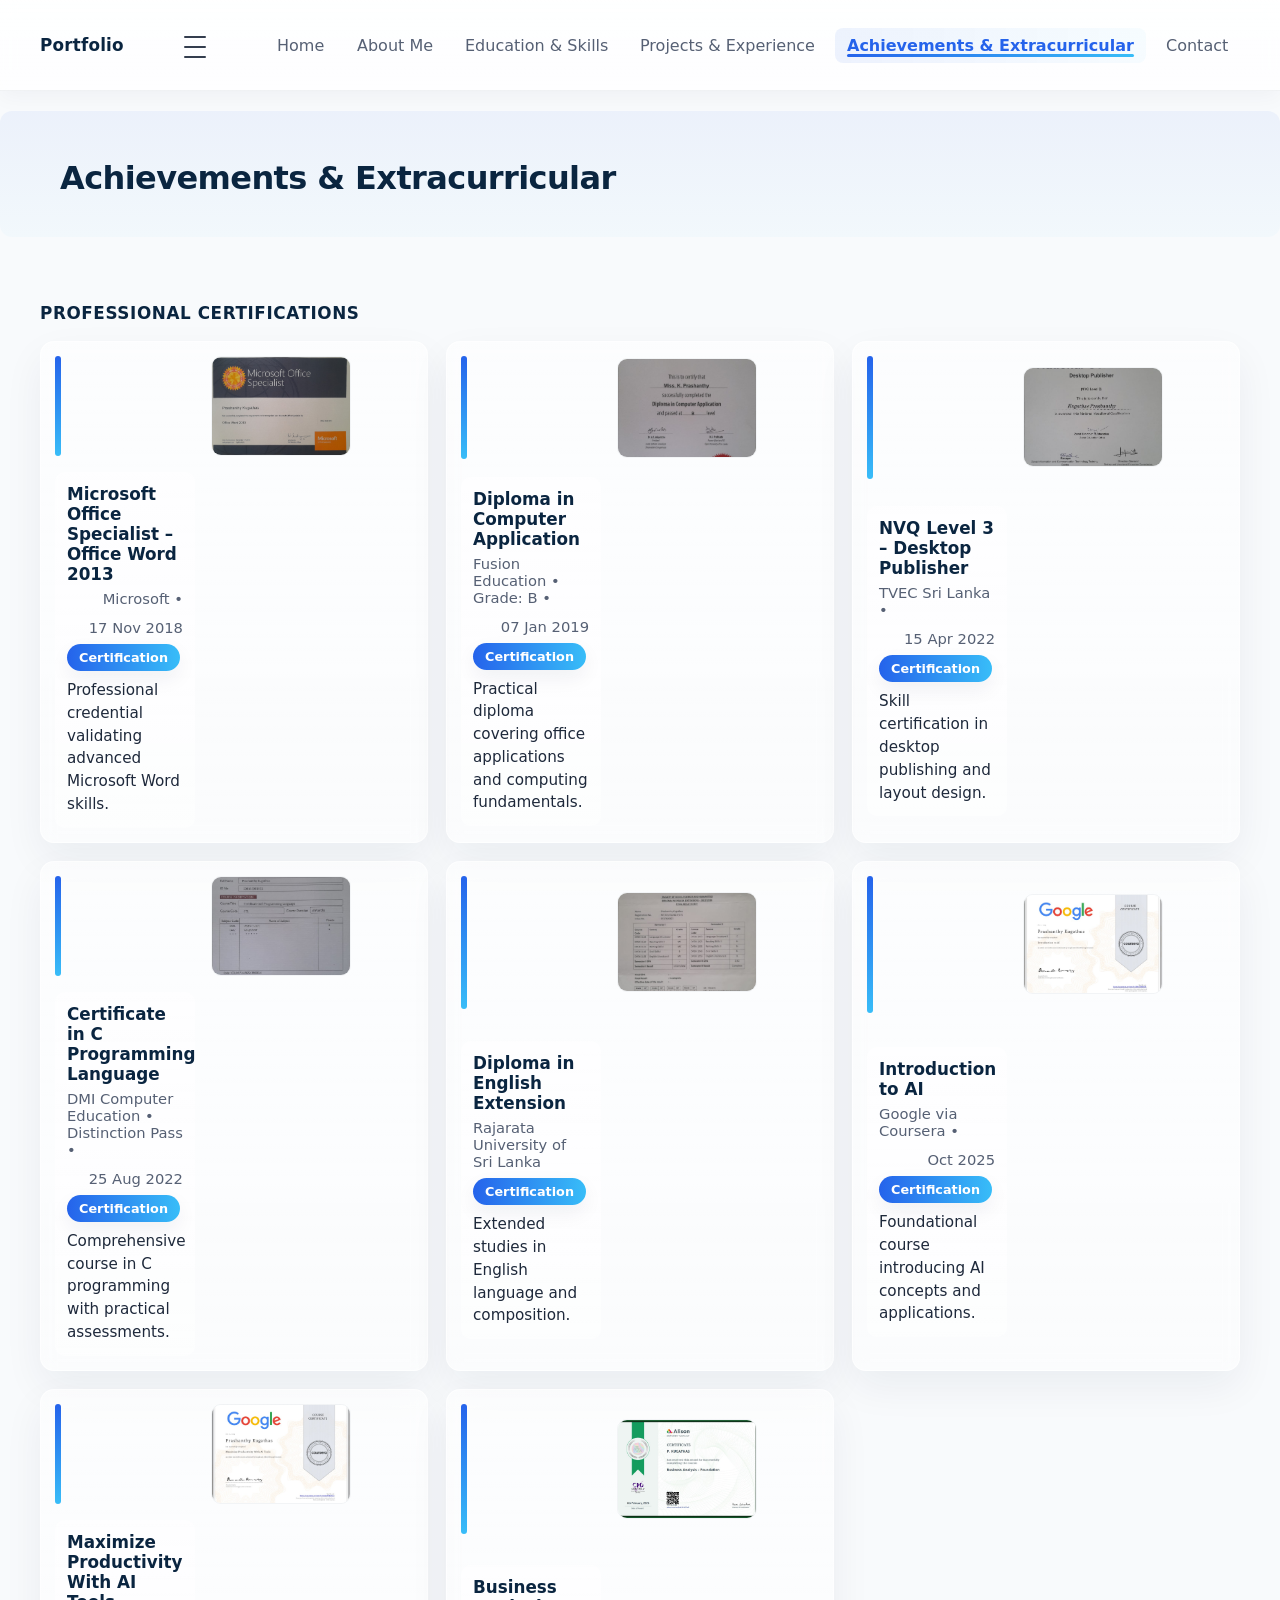
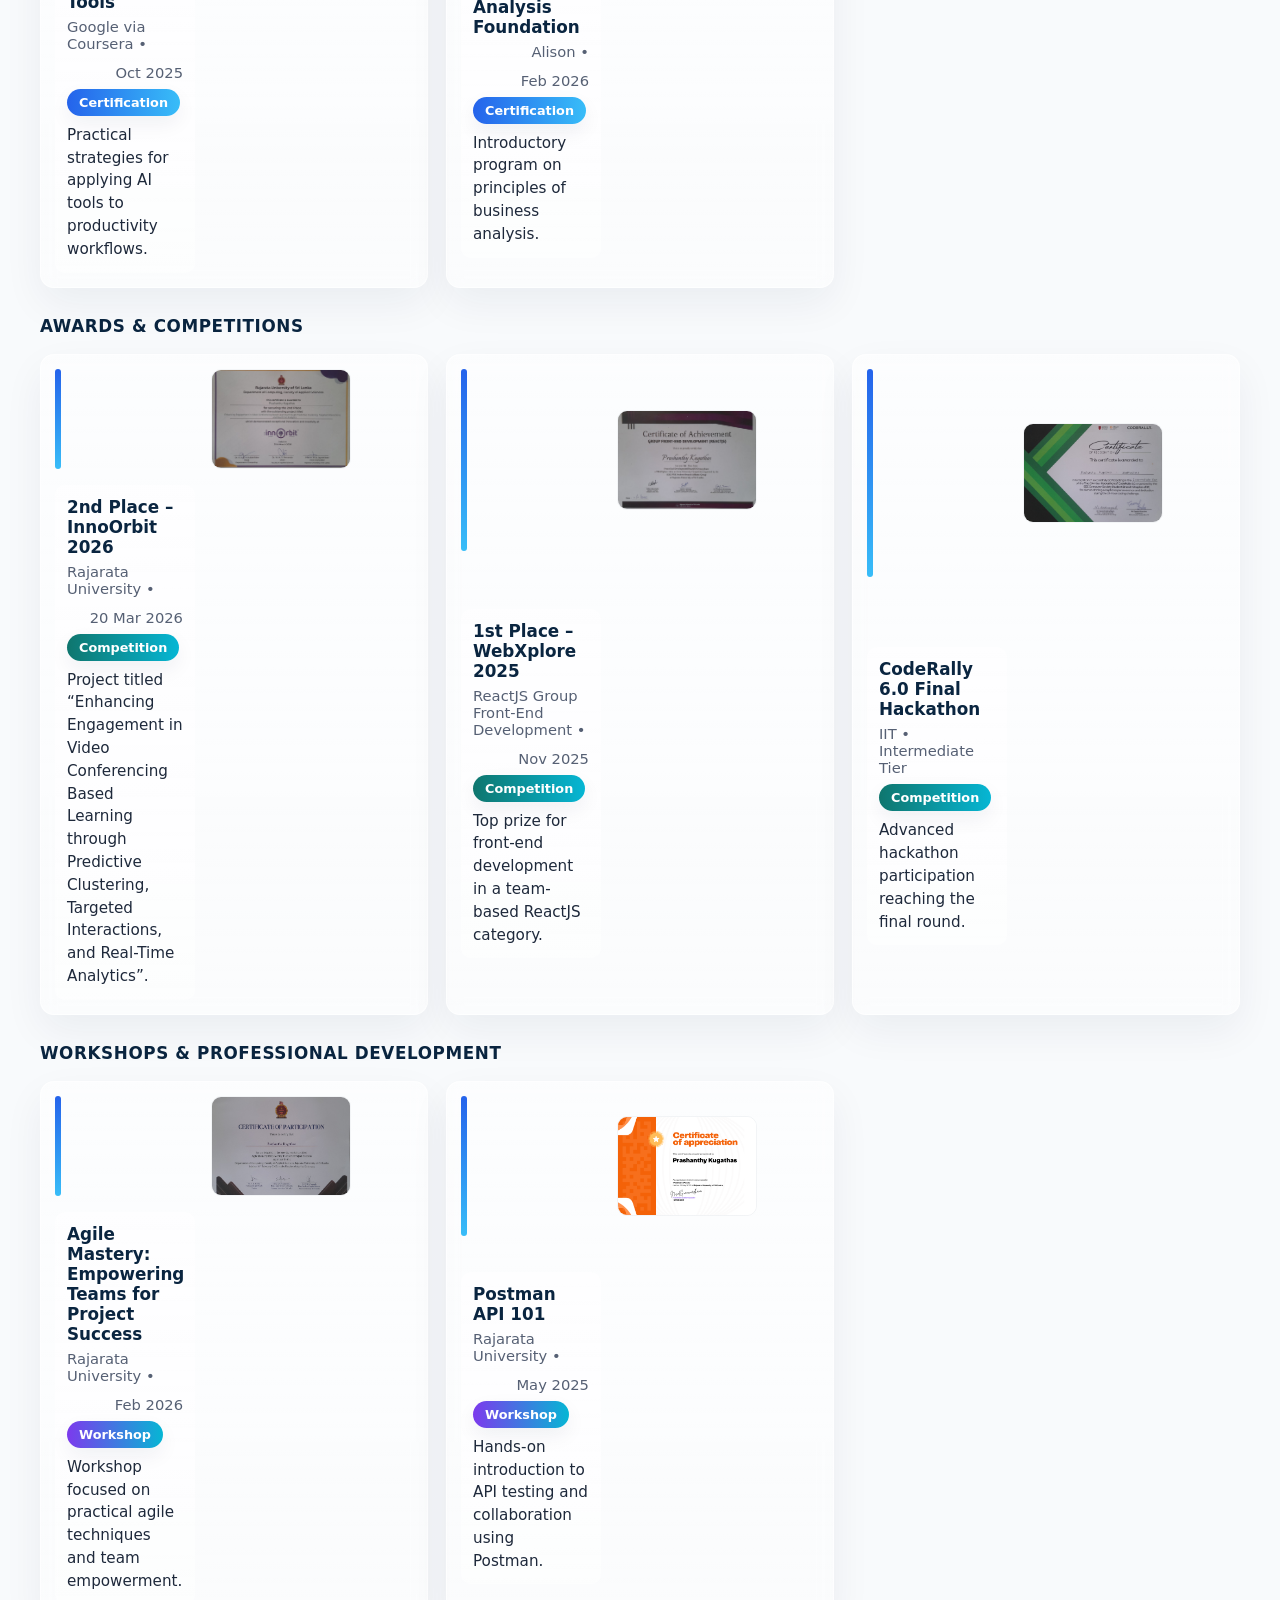
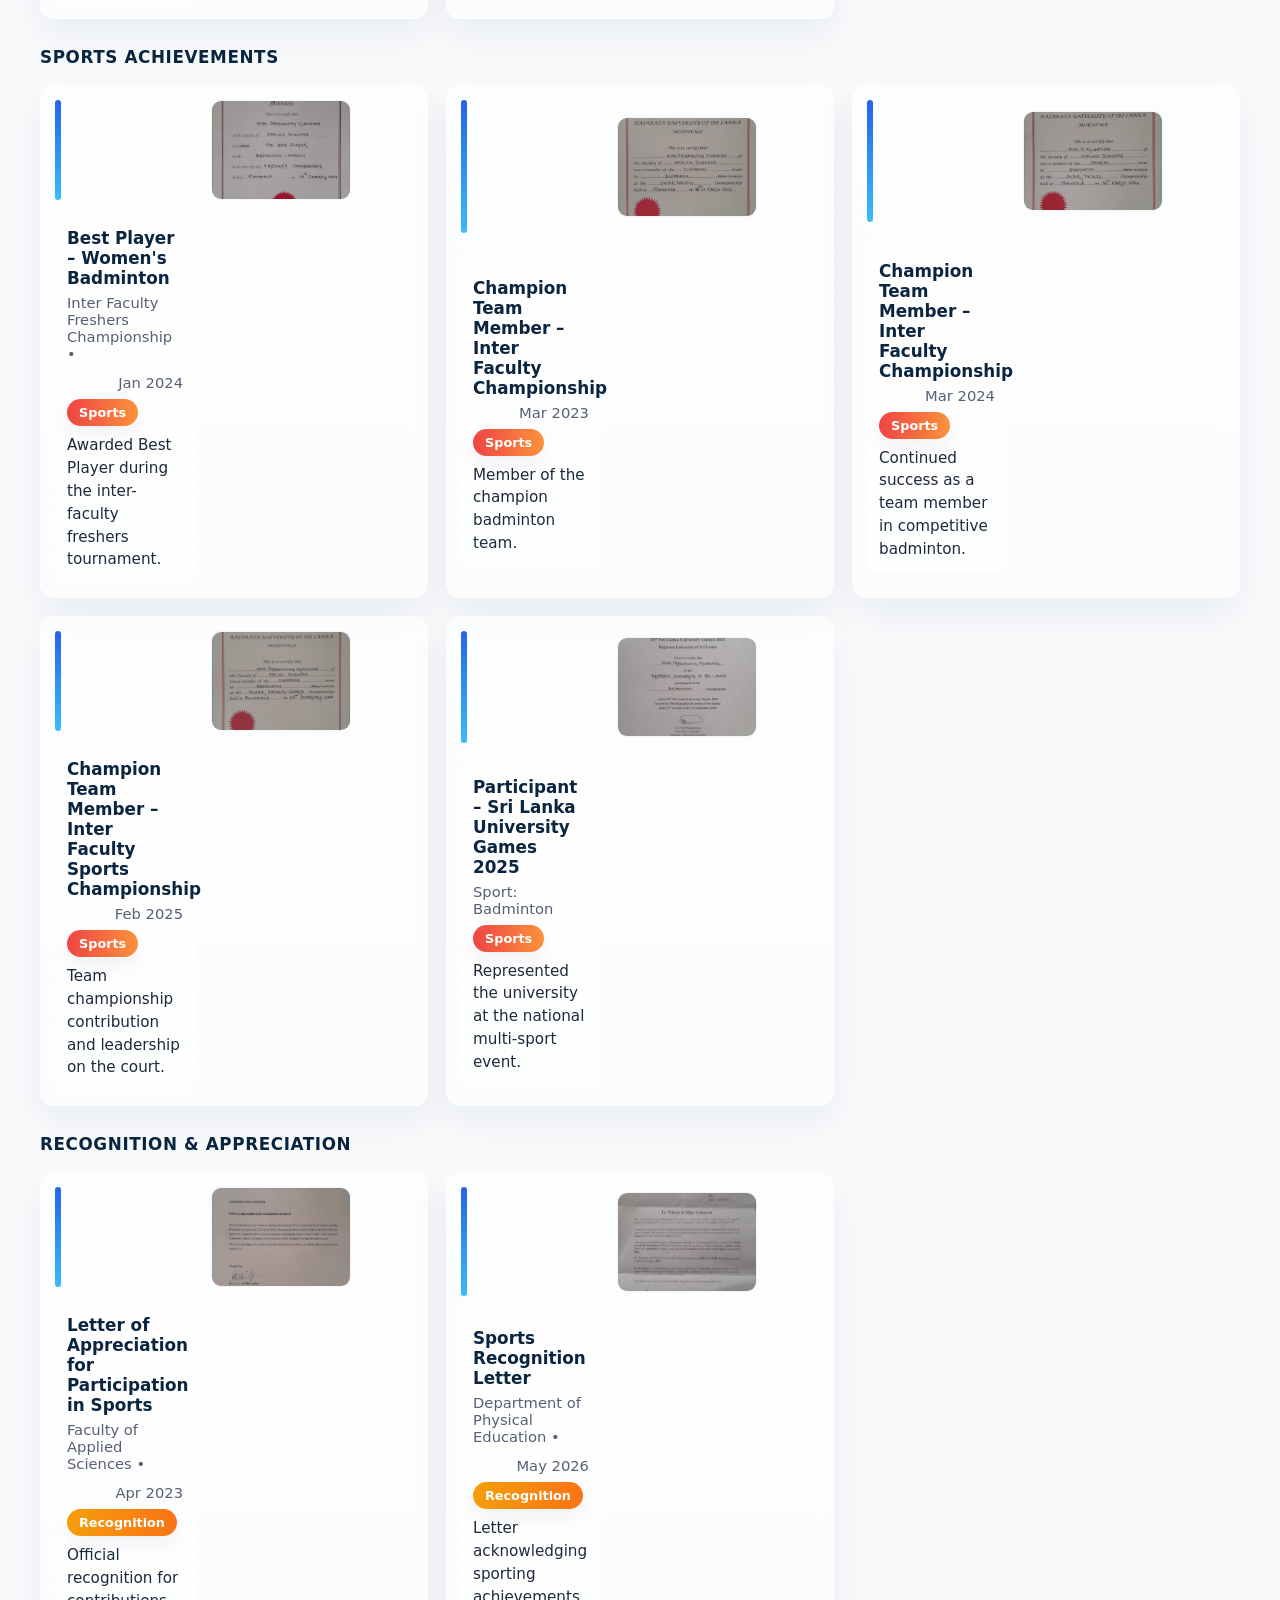
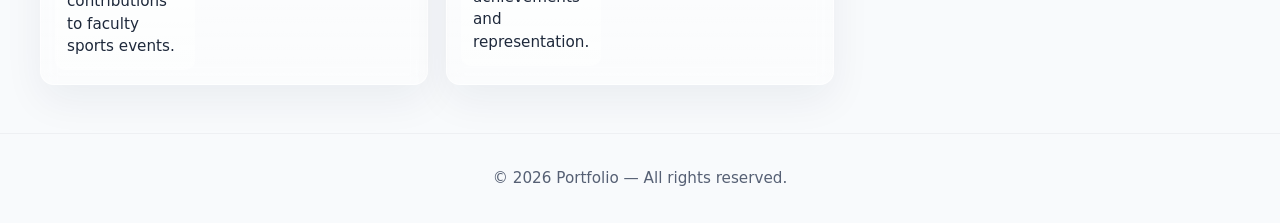
==== commit d29c09b3: "Update achievements.html" ====
--- a/achievements.html
+++ b/achievements.html
@@ -43,8 +43,8 @@
       <div class="ach-grid">
         <!-- 13 -->
         <article class="achievement-card reveal" data-category="Workshop">
-          <button class="ach-thumb" data-full="Assets/certificates/Prashanthy Kugathas.png" aria-label="View Postman API 101 workshop">
-            <img src="Assets/certificates/Prashanthy Kugathas.png" alt="Postman API placeholder" loading="lazy" onerror="this.onerror=null;this.src='Assets/certificates/Prashanthy%20Kugathas.png';">
+          <button class="ach-thumb" data-full="Assets/certificates/mos-word-2013.jpeg" aria-label="View Postman API 101 workshop">
+            <img src="Assets/certificates/mos-word-2013.jpeg" alt="Postman API placeholder" loading="lazy" onerror="this.onerror=null;this.src='Assets/certificates/Prashanthy%20Kugathas.png';">
           </button>
           <div class="ach-info">
             <h3>Microsoft Office Specialist – Office Word 2013</h3>
